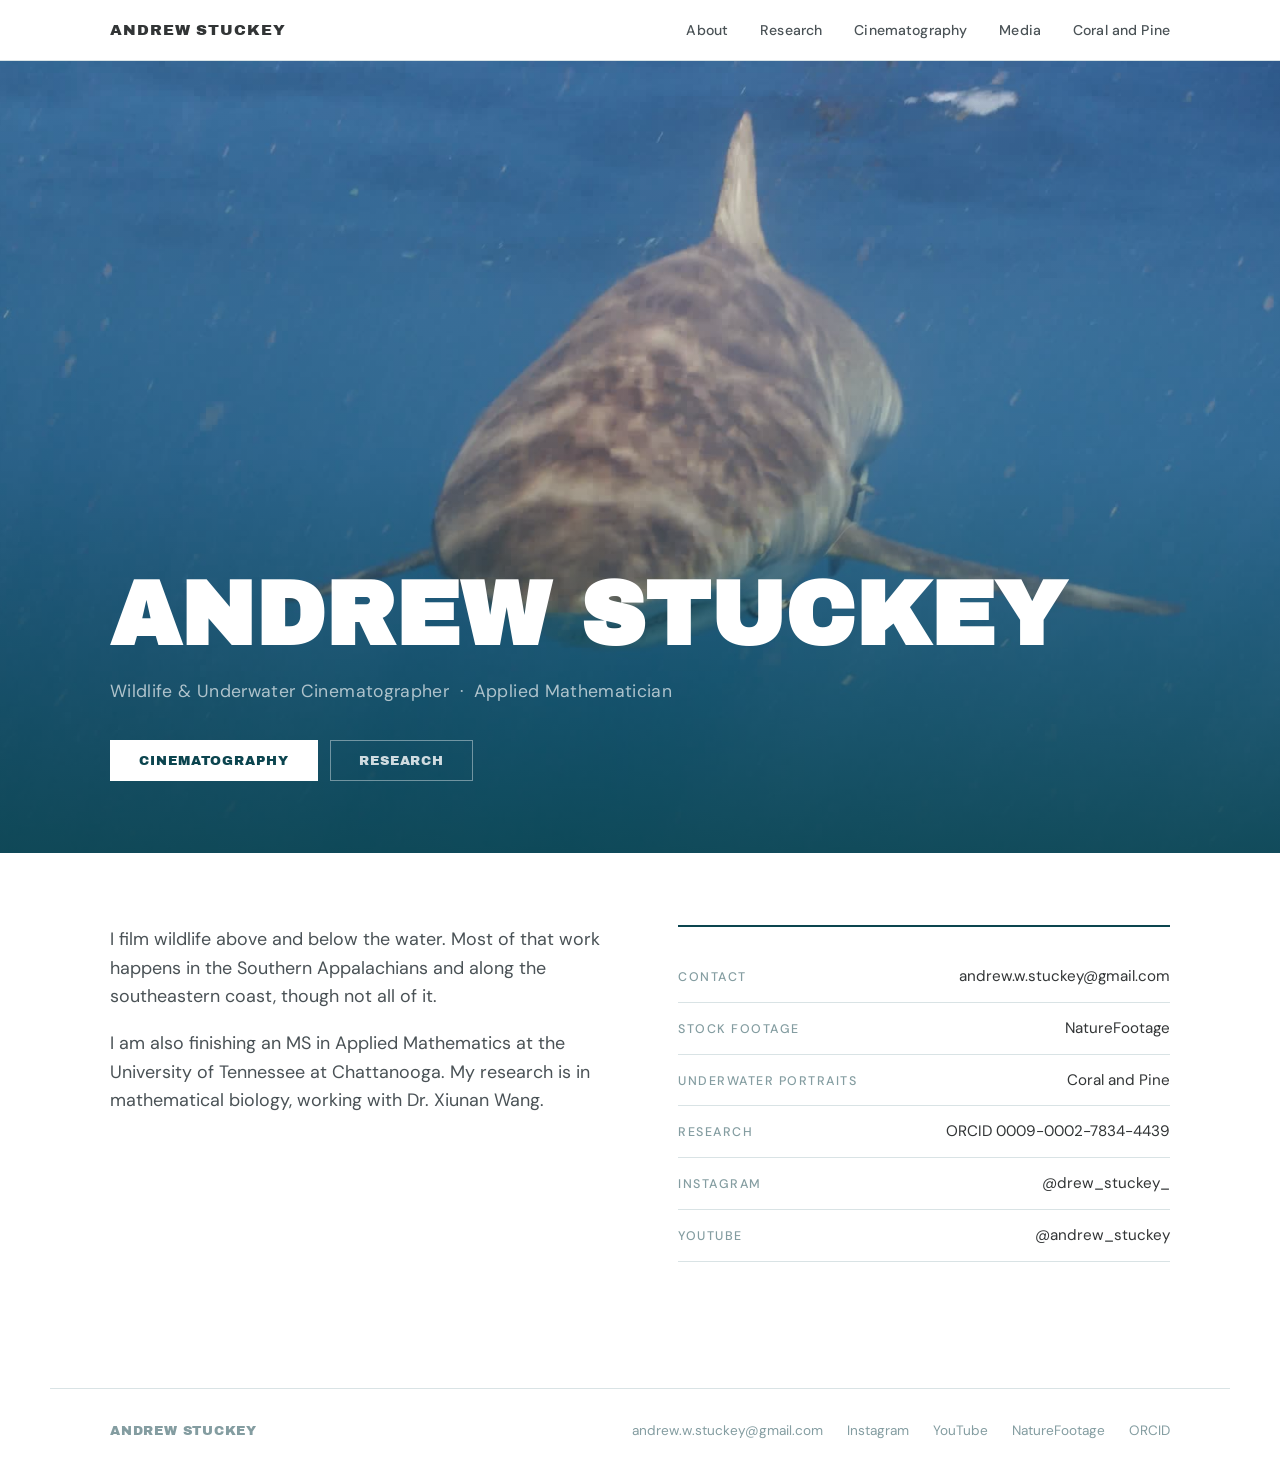
==== hub/index.html @ c6c6a756 "Add files via upload" ====
<!DOCTYPE html>
<html lang="en">
<head>
  <meta charset="UTF-8">
  <meta name="viewport" content="width=device-width, initial-scale=1.0">
  <title>Andrew Stuckey — Wildlife Cinematographer & Applied Mathematician</title>
  <meta name="description" content="Wildlife and underwater cinematographer. Applied mathematician. Based in the Southern Appalachians.">
  <link rel="preconnect" href="https://fonts.googleapis.com">
  <link rel="preconnect" href="https://fonts.gstatic.com" crossorigin>
  <link href="https://fonts.googleapis.com/css2?family=Archivo+Black&family=DM+Sans:ital,opsz,wght@0,9..40,300;0,9..40,400;0,9..40,500;1,9..40,400&display=swap" rel="stylesheet">
  <style>
    *, *::before, *::after { box-sizing: border-box; margin: 0; padding: 0; }

    :root {
      --teal:       #0097B2;
      --teal-deep:  #0C454F;
      --ice:        #C3D8DC;
      --fog:        #849DA1;
      --graphite:   #323536;
      --rust:       #732209;
      --white:      #FFFFFF;
      --ink-soft:   #4A5256;
      --rule:       #D9E3E5;

      --ff-display: "Archivo Black", sans-serif;
      --ff-body:    "DM Sans", system-ui, sans-serif;

      --pad: clamp(20px, 5vw, 60px);
      --maxw: 1180px;
    }

    html { font-size: 16px; -webkit-font-smoothing: antialiased; }

    body {
      background: var(--white);
      color: var(--graphite);
      font-family: var(--ff-body);
      font-size: clamp(1rem, 1.2vw, 1.15rem);
      line-height: 1.5;
    }

    a { color: inherit; text-underline-offset: 3px; }
    a:hover { color: var(--teal); }

    /* ---- NAV ---- */
    .site-header {
      position: sticky;
      top: 0;
      z-index: 50;
      background: rgba(255,255,255,0.94);
      backdrop-filter: blur(8px);
      border-bottom: 1px solid var(--rule);
    }
    .nav {
      max-width: var(--maxw);
      margin: 0 auto;
      padding: 18px var(--pad);
      display: flex;
      align-items: center;
      justify-content: space-between;
    }
    .brand {
      font-family: var(--ff-display);
      font-size: 0.95rem;
      text-transform: uppercase;
      letter-spacing: 0.06em;
      color: var(--graphite);
      text-decoration: none;
    }
    .brand:hover { color: var(--teal-deep); }
    .nav-links {
      display: flex;
      gap: 32px;
      list-style: none;
    }
    .nav-links a {
      font-size: 0.88rem;
      font-weight: 500;
      color: var(--ink-soft);
      text-decoration: none;
      letter-spacing: 0.01em;
    }
    .nav-links a:hover { color: var(--graphite); }

    /* ---- HERO ---- */
    .hero {
      background: var(--teal-deep);
      min-height: 88vh;
      display: flex;
      align-items: flex-end;
      position: relative;
      overflow: hidden;
    }
    .hero-video {
      position: absolute;
      inset: 0;
      width: 100%;
      height: 100%;
      object-fit: cover;
      /* poster shows until the first frame decodes */
      background: var(--teal-deep) center/cover no-repeat;
    }
    /* If the browser blocks autoplay or JS is off, the poster still fills the hero. */
    @media (prefers-reduced-motion: reduce) {
      .hero-video { display: none; }
      .hero { background: var(--teal-deep) url("media/shark-poster.jpg") center/cover no-repeat; }
    }
    .hero-overlay {
      position: absolute;
      inset: 0;
      background: linear-gradient(
        to top,
        rgba(12,69,79,0.85) 0%,
        rgba(12,69,79,0.2) 50%,
        transparent 100%
      );
    }
    .hero-content {
      position: relative;
      z-index: 2;
      max-width: var(--maxw);
      margin: 0 auto;
      padding: 0 var(--pad) clamp(48px, 8vh, 96px);
      width: 100%;
    }
    .hero-name {
      font-family: var(--ff-display);
      font-size: clamp(2.8rem, 7vw, 6rem);
      color: var(--white);
      line-height: 1;
      letter-spacing: 0;
      text-transform: uppercase;
      margin-bottom: 0.2em;
    }
    .hero-sub {
      font-size: clamp(0.95rem, 1.4vw, 1.1rem);
      color: rgba(255,255,255,0.65);
      font-weight: 400;
      letter-spacing: 0.02em;
      margin-bottom: 2em;
    }
    .hero-ctas {
      display: flex;
      gap: 12px;
      flex-wrap: wrap;
    }
    .btn {
      display: inline-block;
      padding: 13px 28px;
      font-family: var(--ff-display);
      font-size: 0.82rem;
      text-transform: uppercase;
      letter-spacing: 0.07em;
      text-decoration: none;
      border: 1px solid transparent;
      cursor: pointer;
      transition: background 0.15s, color 0.15s, border-color 0.15s;
      line-height: 1;
    }
    .btn-primary {
      background: var(--white);
      color: var(--teal-deep);
      border-color: var(--white);
    }
    .btn-primary:hover {
      background: var(--teal);
      color: var(--white);
      border-color: var(--teal);
    }
    .btn-ghost {
      background: transparent;
      color: rgba(255,255,255,0.8);
      border-color: rgba(255,255,255,0.4);
    }
    .btn-ghost:hover {
      background: rgba(255,255,255,0.1);
      color: var(--white);
      border-color: rgba(255,255,255,0.8);
    }

    /* ---- INTRO ---- */
    .intro {
      padding: clamp(48px, 8vh, 96px) var(--pad);
      max-width: var(--maxw);
      margin: 0 auto;
      display: grid;
      grid-template-columns: 1fr 1fr;
      gap: clamp(40px, 6vw, 96px);
      align-items: start;
    }
    .intro-text p {
      font-size: clamp(1.05rem, 1.4vw, 1.2rem);
      color: var(--ink-soft);
      line-height: 1.6;
      margin-bottom: 1em;
    }
    .intro-text p:last-child { margin-bottom: 0; }
    .intro-facts {
      border-top: 2px solid var(--teal-deep);
      padding-top: 24px;
    }
    .fact-row {
      display: flex;
      justify-content: space-between;
      align-items: baseline;
      padding: 14px 0;
      border-bottom: 1px solid var(--rule);
      gap: 16px;
    }
    .fact-label {
      font-size: 0.78rem;
      text-transform: uppercase;
      letter-spacing: 0.12em;
      color: var(--fog);
      font-weight: 500;
      flex-shrink: 0;
    }
    .fact-value {
      font-size: 0.95rem;
      overflow-wrap: anywhere;
      color: var(--graphite);
      text-align: right;
      font-weight: 400;
    }
    .fact-value a {
      text-decoration: none;
      color: var(--graphite);
    }
    .fact-value a:hover { color: var(--teal); }

    /* ---- FOOTER ---- */
    .site-footer {
      border-top: 1px solid var(--rule);
      padding: 32px var(--pad);
      max-width: var(--maxw);
      margin: clamp(40px, 6vh, 80px) auto 0;
      display: flex;
      justify-content: space-between;
      align-items: center;
      flex-wrap: wrap;
      gap: 16px;
    }
    .footer-name {
      font-family: var(--ff-display);
      font-size: 0.82rem;
      text-transform: uppercase;
      letter-spacing: 0.06em;
      color: var(--fog);
    }
    .footer-links {
      display: flex;
      gap: 24px;
      flex-wrap: wrap;
    }
    .footer-links a {
      font-size: 0.85rem;
      color: var(--fog);
      text-decoration: none;
      font-weight: 400;
    }
    .footer-links a:hover { color: var(--graphite); }

    @media (max-width: 760px) {
      .intro { grid-template-columns: 1fr; }
      .nav-links { display: none; }
      .site-footer { flex-direction: column; align-items: flex-start; }
    }
  </style>
</head>
<body>

  <header class="site-header">
    <nav class="nav" aria-label="Primary">
      <a href="/" class="brand">Andrew Stuckey</a>
      <ul class="nav-links">
        <li><a href="/about">About</a></li>
        <li><a href="/research">Research</a></li>
        <li><a href="/cinematography">Cinematography</a></li>
        <li><a href="/media">Media</a></li>
        <li><a href="https://coralandpine.com">Coral and Pine</a></li>
      </ul>
    </nav>
  </header>

  <main>

    <section class="hero" aria-label="Hero">
      <video id="hero-video" class="hero-video" autoplay muted loop playsinline
             preload="auto" poster="media/shark-poster.jpg" aria-hidden="true" tabindex="-1"></video>
      <script>
        // Pick the source before the element starts loading: small file on phones,
        // and skip the video entirely if the visitor asked for reduced motion.
        (function () {
          var v = document.getElementById('hero-video');
          if (window.matchMedia('(prefers-reduced-motion: reduce)').matches) return;
          var small = window.matchMedia('(max-width: 800px)').matches;
          v.src = small ? 'media/shark-mobile.mp4' : 'media/shark.mp4';
          // Some mobile browsers refuse the autoplay attribute but allow a play() call.
          var p = v.play();
          if (p && p.catch) { p.catch(function () { /* poster stays up */ }); }
        })();
      </script>
      <div class="hero-overlay" aria-hidden="true"></div>
      <div class="hero-content">
        <h1 class="hero-name">Andrew Stuckey</h1>
        <p class="hero-sub">Wildlife &amp; Underwater Cinematographer &nbsp;·&nbsp; Applied Mathematician</p>
        <div class="hero-ctas">
          <a class="btn btn-primary" href="/cinematography">Cinematography</a>
          <a class="btn btn-ghost" href="/research">Research</a>
        </div>
      </div>
    </section>

    <section aria-label="Introduction">
      <div class="intro">
        <div class="intro-text">
          <p>
            I film wildlife above and below the water. Most of that work happens in
            the Southern Appalachians and along the southeastern coast, though not
            all of it.
          </p>
          <p>
            I am also finishing an MS in Applied Mathematics at the University of
            Tennessee at Chattanooga. My research is in mathematical biology, working
            with Dr. Xiunan Wang.
          </p>
        </div>
        <div class="intro-facts">
          <div class="fact-row">
            <span class="fact-label">Contact</span>
            <span class="fact-value"><a href="mailto:andrew.w.stuckey@gmail.com">andrew.w.stuckey@gmail.com</a></span>
          </div>
          <div class="fact-row">
            <span class="fact-label">Stock footage</span>
            <span class="fact-value"><a href="https://www.naturefootage.com/contributor/profile/astucke1/andrew-stuckey-andrew-stuckey-media-llc" rel="noopener">NatureFootage</a></span>
          </div>
          <div class="fact-row">
            <span class="fact-label">Underwater portraits</span>
            <span class="fact-value"><a href="https://coralandpine.com">Coral and Pine</a></span>
          </div>
          <div class="fact-row">
            <span class="fact-label">Research</span>
            <span class="fact-value"><a href="https://orcid.org/0009-0002-7834-4439" rel="noopener">ORCID 0009-0002-7834-4439</a></span>
          </div>
          <div class="fact-row">
            <span class="fact-label">Instagram</span>
            <span class="fact-value"><a href="https://www.instagram.com/drew_stuckey_/" rel="noopener">@drew_stuckey_</a></span>
          </div>
          <div class="fact-row">
            <span class="fact-label">YouTube</span>
            <span class="fact-value"><a href="https://www.youtube.com/@andrew_stuckey" rel="noopener">@andrew_stuckey</a></span>
          </div>
        </div>
      </div>
    </section>

  </main>

  <footer class="site-footer" aria-label="Site footer">
    <span class="footer-name">Andrew Stuckey</span>
    <div class="footer-links">
      <a href="mailto:andrew.w.stuckey@gmail.com">andrew.w.stuckey@gmail.com</a>
      <a href="https://www.instagram.com/drew_stuckey_/" rel="noopener">Instagram</a>
      <a href="https://www.youtube.com/@andrew_stuckey" rel="noopener">YouTube</a>
      <a href="https://www.naturefootage.com/contributor/profile/astucke1/andrew-stuckey-andrew-stuckey-media-llc" rel="noopener">NatureFootage</a>
      <a href="https://orcid.org/0009-0002-7834-4439" rel="noopener">ORCID</a>
    </div>
  </footer>

</body>
</html>
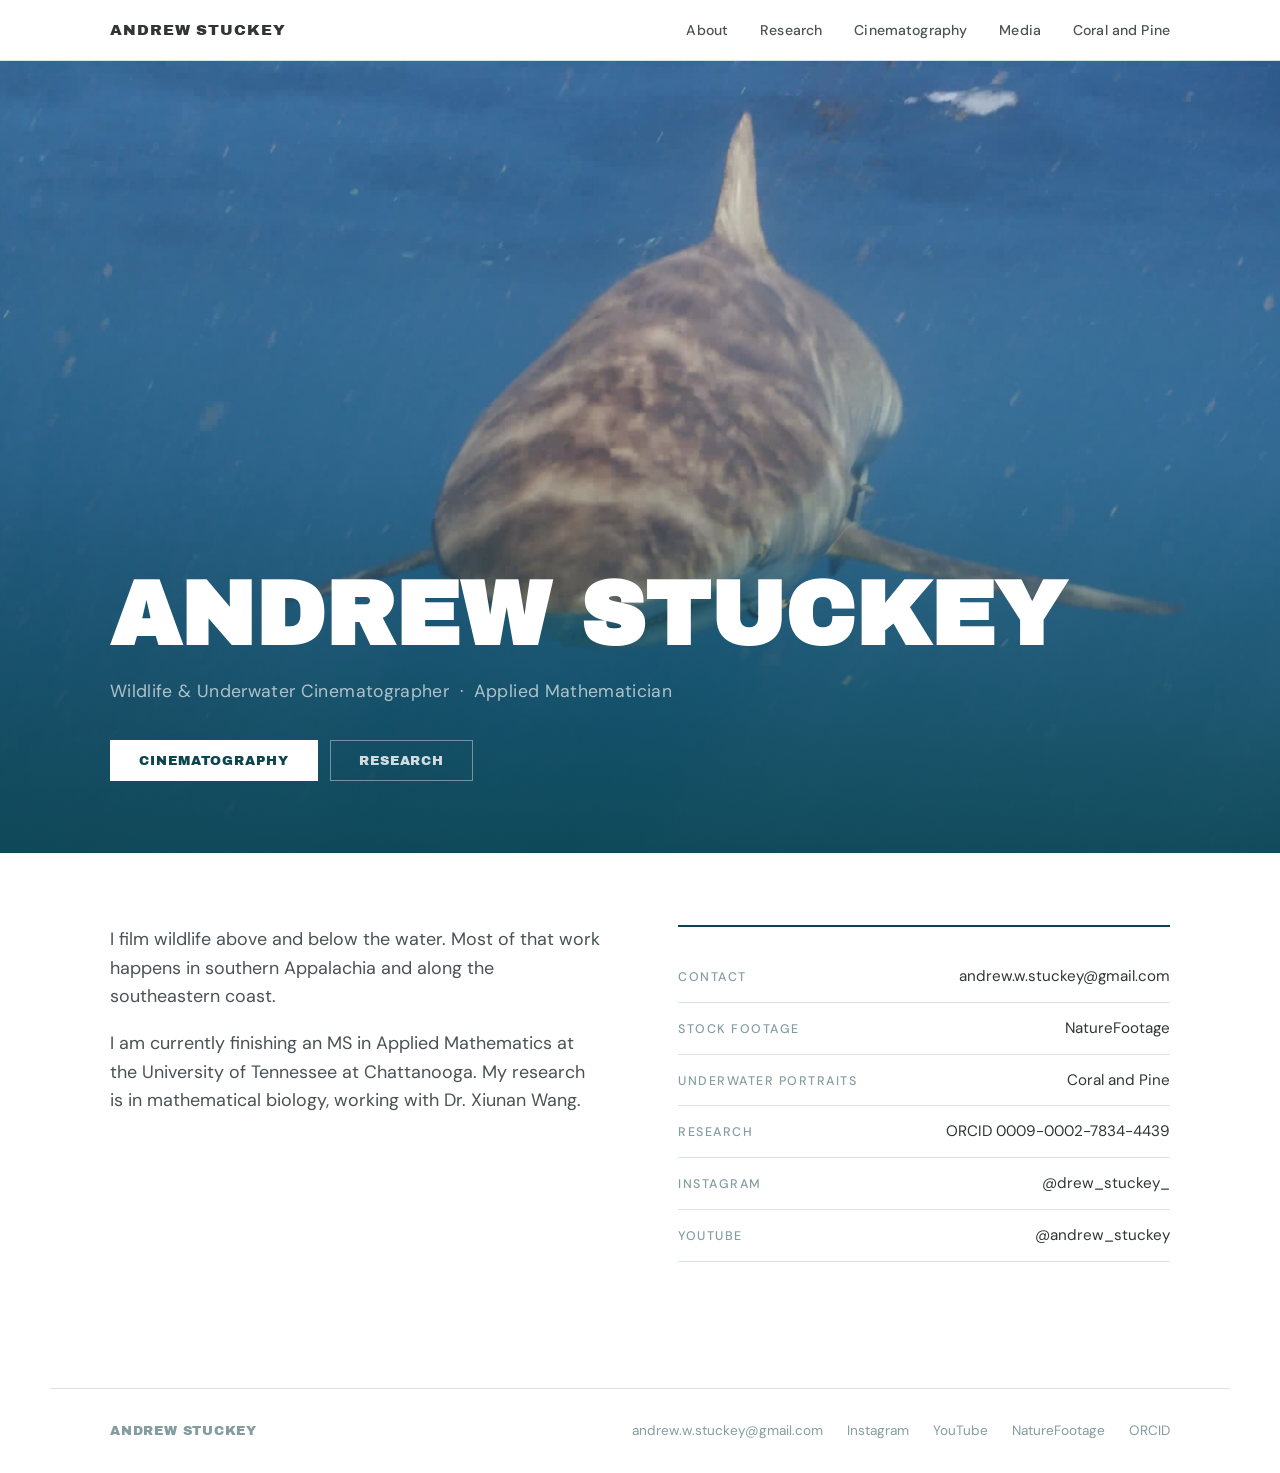
==== commit 80f10e03: "Update index.html" ====
--- a/hub/index.html
+++ b/hub/index.html
@@ -316,11 +316,10 @@
         <div class="intro-text">
           <p>
             I film wildlife above and below the water. Most of that work happens in
-            the Southern Appalachians and along the southeastern coast, though not
-            all of it.
+            southern Appalachia and along the southeastern coast.
           </p>
           <p>
-            I am also finishing an MS in Applied Mathematics at the University of
+            I am currently finishing an MS in Applied Mathematics at the University of
             Tennessee at Chattanooga. My research is in mathematical biology, working
             with Dr. Xiunan Wang.
           </p>
